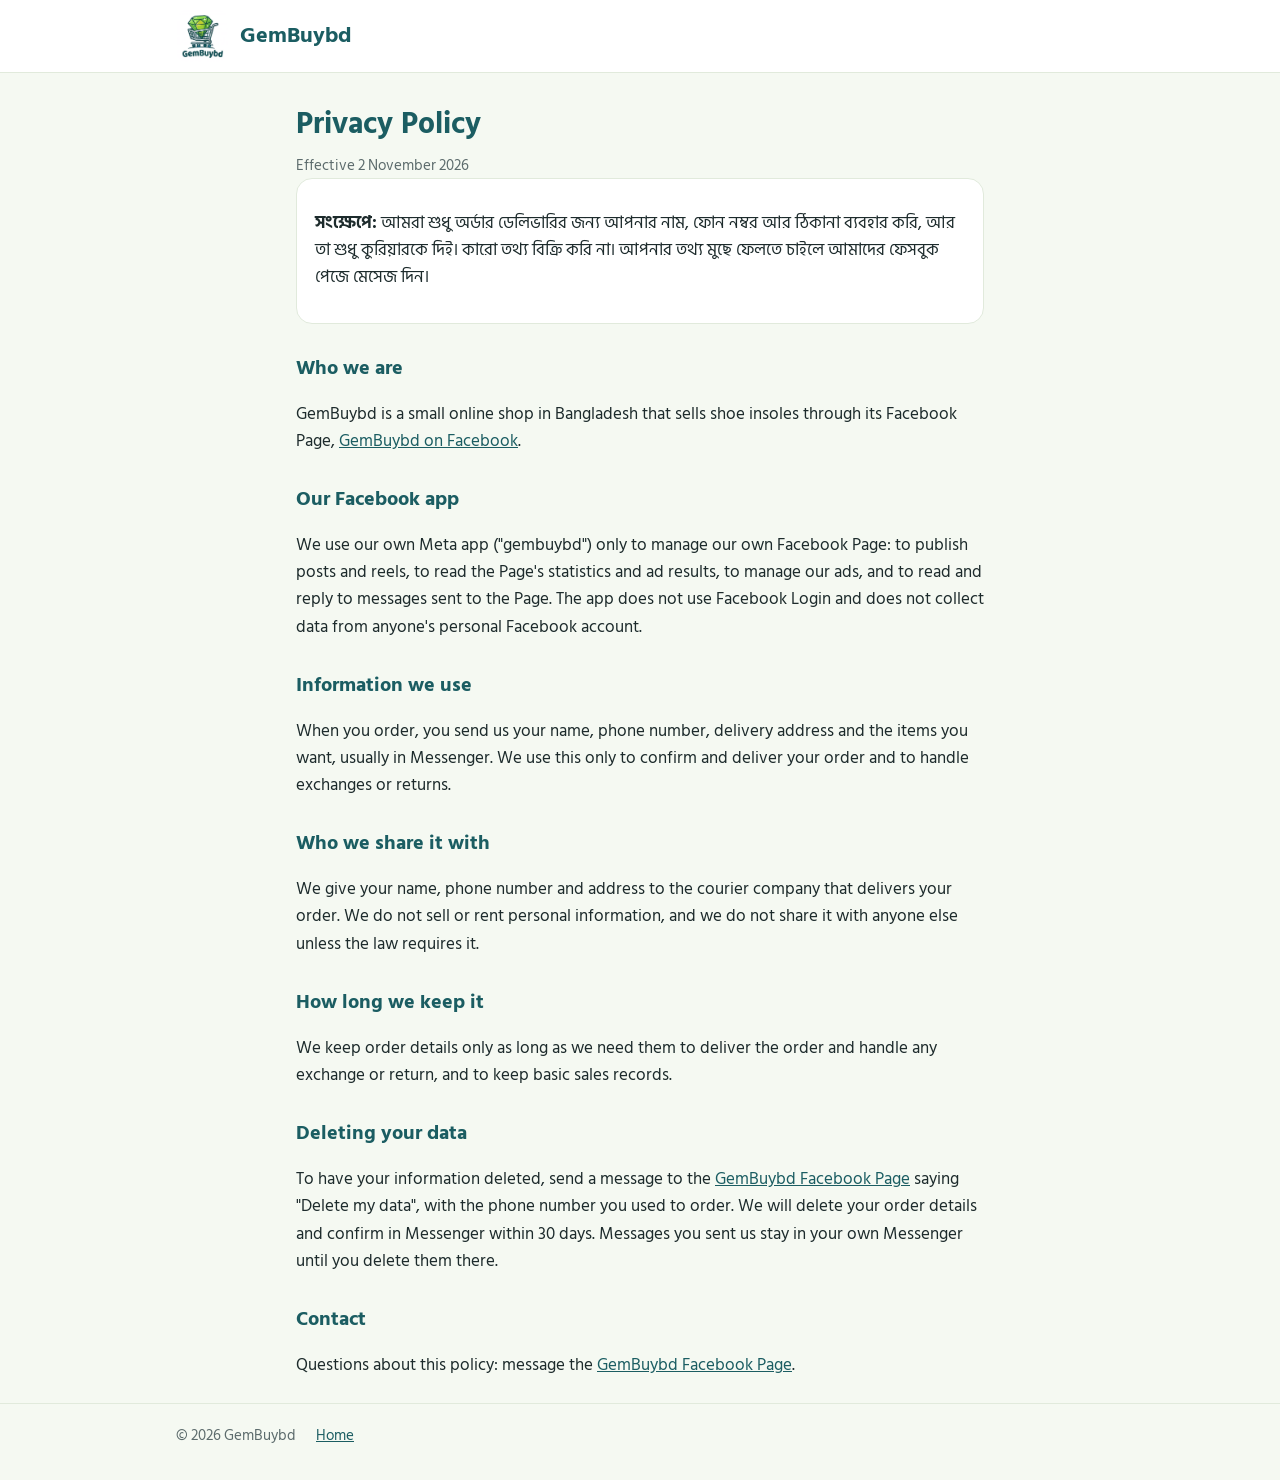
==== privacy.html @ 3c5733cb "GemBuybd shop page and privacy policy Home page with insole types, prices, sizes and a Messenger ord" ====
<!doctype html>
<html lang="en">
<head>
  <meta charset="utf-8">
  <meta name="viewport" content="width=device-width, initial-scale=1">
  <title>Privacy Policy · GemBuybd</title>
  <meta name="description" content="How GemBuybd handles information from its Facebook Page and customer orders, and how to ask for your data to be deleted.">
  <link rel="icon" href="img/icon.png">
  <link rel="preconnect" href="https://fonts.googleapis.com">
  <link rel="preconnect" href="https://fonts.gstatic.com" crossorigin>
  <link href="https://fonts.googleapis.com/css2?family=Hind+Siliguri:wght@400;600;700&display=swap" rel="stylesheet">
  <link rel="stylesheet" href="style.css">
</head>
<body>
  <header>
    <div class="wrap">
      <img src="img/logo.webp" alt="" width="52" height="52">
      <a href="./">GemBuybd</a>
    </div>
  </header>

  <main class="wrap policy">
    <h1>Privacy Policy</h1>
    <p class="note">Effective 2 November 2026</p>

    <div class="summary" lang="bn">
      <p><strong>সংক্ষেপে:</strong> আমরা শুধু অর্ডার ডেলিভারির জন্য আপনার নাম, ফোন নম্বর আর ঠিকানা ব্যবহার করি, আর তা শুধু কুরিয়ারকে দিই। কারো তথ্য বিক্রি করি না। আপনার তথ্য মুছে ফেলতে চাইলে আমাদের ফেসবুক পেজে মেসেজ দিন।</p>
    </div>

    <h2>Who we are</h2>
    <p>GemBuybd is a small online shop in Bangladesh that sells shoe insoles through its Facebook Page,
      <a href="https://www.facebook.com/1291848167355119">GemBuybd on Facebook</a>.</p>

    <h2>Our Facebook app</h2>
    <p>We use our own Meta app ("gembuybd") only to manage our own Facebook Page: to publish posts and reels,
      to read the Page's statistics and ad results, to manage our ads, and to read and reply to messages sent to the Page.
      The app does not use Facebook Login and does not collect data from anyone's personal Facebook account.</p>

    <h2>Information we use</h2>
    <p>When you order, you send us your name, phone number, delivery address and the items you want, usually in Messenger.
      We use this only to confirm and deliver your order and to handle exchanges or returns.</p>

    <h2>Who we share it with</h2>
    <p>We give your name, phone number and address to the courier company that delivers your order. We do not sell
      or rent personal information, and we do not share it with anyone else unless the law requires it.</p>

    <h2>How long we keep it</h2>
    <p>We keep order details only as long as we need them to deliver the order and handle any exchange or return,
      and to keep basic sales records.</p>

    <h2 id="data-deletion">Deleting your data</h2>
    <p>To have your information deleted, send a message to the
      <a href="https://m.me/1291848167355119">GemBuybd Facebook Page</a> saying "Delete my data", with the phone number you
      used to order. We will delete your order details and confirm in Messenger within 30 days. Messages you sent us stay in
      your own Messenger until you delete them there.</p>

    <h2>Contact</h2>
    <p>Questions about this policy: message the <a href="https://m.me/1291848167355119">GemBuybd Facebook Page</a>.</p>
  </main>

  <footer>
    <div class="wrap">
      <span>© 2026 GemBuybd</span>
      <a href="./">Home</a>
    </div>
  </footer>
</body>
</html>
---- style.css ----
:root {
  color-scheme: light;
  --green: #5aac2e;
  --green-dark: #3d861b;
  --teal: #1b5d62;
  --ink: #1d2b2c;
  --muted: #5c6b6c;
  --bg: #f5f9f2;
  --card: #ffffff;
  --line: #e1eadc;
  --radius: 16px;
}

* { box-sizing: border-box; }

body {
  margin: 0;
  background: var(--bg);
  color: var(--ink);
  font: 17px/1.6 "Hind Siliguri", "Noto Sans Bengali", system-ui, sans-serif;
}

a { color: var(--teal); }
img { display: block; max-width: 100%; }

.wrap { max-width: 960px; margin: 0 auto; padding: 0 16px; }

header { background: var(--card); border-bottom: 1px solid var(--line); }
header .wrap { display: flex; align-items: center; gap: 12px; padding-block: 10px; }
header img { width: 52px; height: 52px; border-radius: 12px; }
header a { font-weight: 700; font-size: 22px; color: var(--teal); text-decoration: none; }

.hero { padding: 40px 0 28px; }
.hero h1 { margin: 0 0 8px; font-size: clamp(28px, 6vw, 42px); line-height: 1.25; color: var(--teal); }
.hero p { margin: 0 0 20px; color: var(--muted); font-size: 18px; }

.button {
  display: inline-block;
  padding: 12px 22px;
  border-radius: 999px;
  background: var(--green);
  color: #fff;
  font-weight: 700;
  text-decoration: none;
}
.button:hover { background: var(--green-dark); }

section { padding: 24px 0; }
h2 { margin: 0 0 14px; font-size: 24px; color: var(--teal); }

.types { display: grid; grid-template-columns: repeat(3, 1fr); gap: 12px; }
.type { background: var(--card); border: 1px solid var(--line); border-radius: var(--radius); overflow: hidden; }
.type img { width: 100%; aspect-ratio: 3 / 4; object-fit: cover; }
.type div { padding: 10px 12px 12px; }
.type h3 { margin: 0; font-size: 17px; }
.type p { margin: 2px 0 0; font-size: 14px; color: var(--muted); line-height: 1.45; }

.card { background: var(--card); border: 1px solid var(--line); border-radius: var(--radius); padding: 18px; }
.prices { display: grid; grid-template-columns: repeat(3, 1fr); gap: 12px; }
.price { text-align: center; }
.price strong { display: block; font-size: 30px; color: var(--teal); line-height: 1.2; }
.price span { color: var(--muted); }
.note { margin: 10px 0 0; color: var(--muted); font-size: 15px; }

.sizes { display: flex; flex-wrap: wrap; gap: 8px; margin: 0 0 8px; padding: 0; list-style: none; }
.sizes li { padding: 6px 16px; border-radius: 999px; background: var(--card); border: 1px solid var(--line); font-weight: 600; }

ol.steps { margin: 0; padding-left: 22px; }
ol.steps li { margin-bottom: 6px; }

footer { margin-top: 24px; padding: 20px 0 32px; border-top: 1px solid var(--line); color: var(--muted); font-size: 15px; }
footer .wrap { display: flex; flex-wrap: wrap; gap: 8px 20px; }

.policy { max-width: 720px; }
.policy h1 { color: var(--teal); font-size: 30px; line-height: 1.3; margin: 32px 0 4px; }
.policy h2 { font-size: 20px; margin-top: 28px; }
.policy .summary { background: var(--card); border: 1px solid var(--line); border-radius: var(--radius); padding: 14px 18px; }

@media (max-width: 560px) {
  .types { grid-template-columns: 1fr 1fr; }
  .types .type:last-child { grid-column: span 2; }
  .types .type:last-child img { aspect-ratio: 3 / 2; }
  .prices { grid-template-columns: 1fr; }
  .price { display: flex; justify-content: space-between; align-items: baseline; text-align: left; }
  .price strong { display: inline; font-size: 26px; }
}
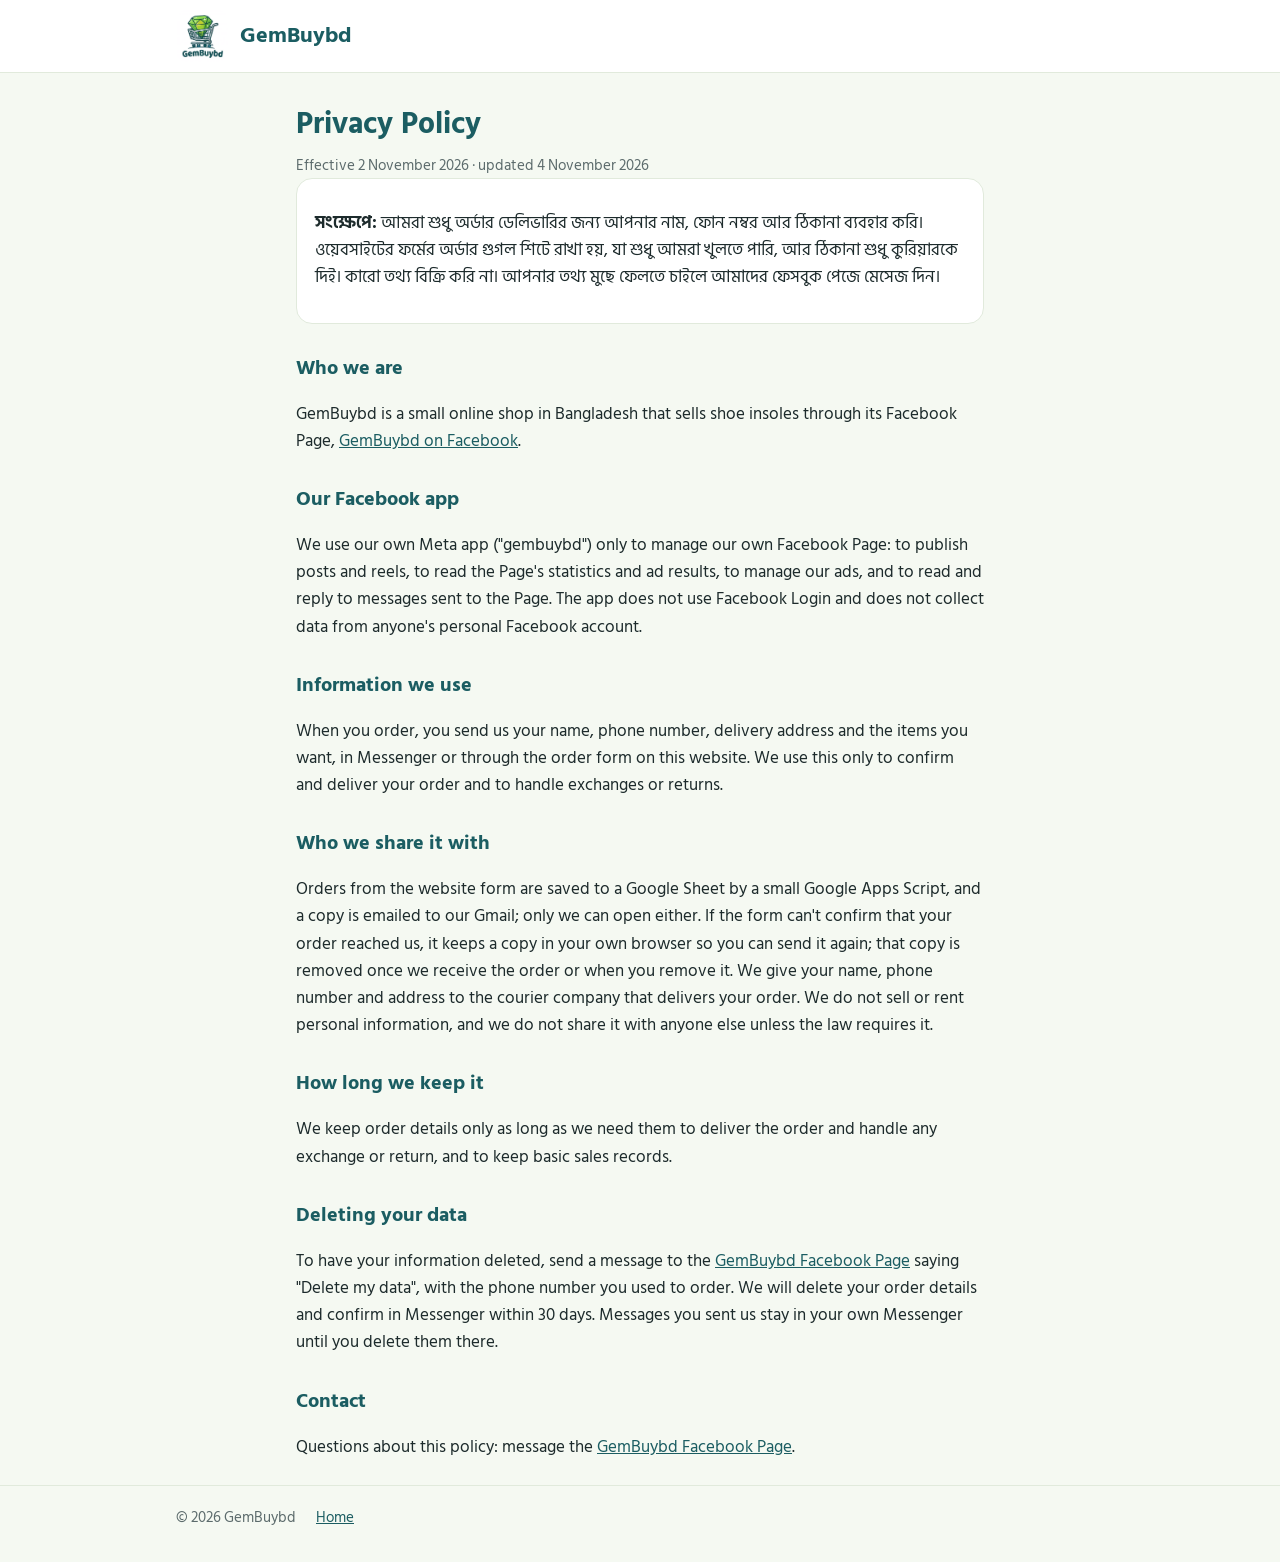
==== commit 061e12ea: "Add an order form that confirms every order Orders go to a Google Apps Script that saves them to the" ====
--- a/privacy.html
+++ b/privacy.html
@@ -21,10 +21,10 @@
 
   <main class="wrap policy">
     <h1>Privacy Policy</h1>
-    <p class="note">Effective 2 November 2026</p>
+    <p class="note">Effective 2 November 2026 · updated 4 November 2026</p>
 
     <div class="summary" lang="bn">
-      <p><strong>সংক্ষেপে:</strong> আমরা শুধু অর্ডার ডেলিভারির জন্য আপনার নাম, ফোন নম্বর আর ঠিকানা ব্যবহার করি, আর তা শুধু কুরিয়ারকে দিই। কারো তথ্য বিক্রি করি না। আপনার তথ্য মুছে ফেলতে চাইলে আমাদের ফেসবুক পেজে মেসেজ দিন।</p>
+      <p><strong>সংক্ষেপে:</strong> আমরা শুধু অর্ডার ডেলিভারির জন্য আপনার নাম, ফোন নম্বর আর ঠিকানা ব্যবহার করি। ওয়েবসাইটের ফর্মের অর্ডার গুগল শিটে রাখা হয়, যা শুধু আমরা খুলতে পারি, আর ঠিকানা শুধু কুরিয়ারকে দিই। কারো তথ্য বিক্রি করি না। আপনার তথ্য মুছে ফেলতে চাইলে আমাদের ফেসবুক পেজে মেসেজ দিন।</p>
     </div>
 
     <h2>Who we are</h2>
@@ -37,11 +37,15 @@
       The app does not use Facebook Login and does not collect data from anyone's personal Facebook account.</p>
 
     <h2>Information we use</h2>
-    <p>When you order, you send us your name, phone number, delivery address and the items you want, usually in Messenger.
-      We use this only to confirm and deliver your order and to handle exchanges or returns.</p>
+    <p>When you order, you send us your name, phone number, delivery address and the items you want, in Messenger or
+      through the order form on this website. We use this only to confirm and deliver your order and to handle exchanges
+      or returns.</p>
 
     <h2>Who we share it with</h2>
-    <p>We give your name, phone number and address to the courier company that delivers your order. We do not sell
+    <p>Orders from the website form are saved to a Google Sheet by a small Google Apps Script, and a copy is emailed to
+      our Gmail; only we can open either. If the form can't confirm that your order reached us, it keeps a copy in your
+      own browser so you can send it again; that copy is removed once we receive the order or when you remove it.
+      We give your name, phone number and address to the courier company that delivers your order. We do not sell
       or rent personal information, and we do not share it with anyone else unless the law requires it.</p>
 
     <h2>How long we keep it</h2>
--- a/style.css
+++ b/style.css
@@ -48,12 +48,13 @@
 section { padding: 24px 0; }
 h2 { margin: 0 0 14px; font-size: 24px; color: var(--teal); }
 
-.types { display: grid; grid-template-columns: repeat(3, 1fr); gap: 12px; }
+.types { display: grid; grid-template-columns: repeat(2, 1fr); gap: 12px; }
 .type { background: var(--card); border: 1px solid var(--line); border-radius: var(--radius); overflow: hidden; }
 .type img { width: 100%; aspect-ratio: 3 / 4; object-fit: cover; }
 .type div { padding: 10px 12px 12px; }
 .type h3 { margin: 0; font-size: 17px; }
 .type p { margin: 2px 0 0; font-size: 14px; color: var(--muted); line-height: 1.45; }
+.type p.stock { margin-top: 6px; font-weight: 600; color: var(--green-dark); }
 
 .card { background: var(--card); border: 1px solid var(--line); border-radius: var(--radius); padding: 18px; }
 .prices { display: grid; grid-template-columns: repeat(3, 1fr); gap: 12px; }
@@ -68,6 +69,84 @@
 ol.steps { margin: 0; padding-left: 22px; }
 ol.steps li { margin-bottom: 6px; }
 
+.order fieldset { margin: 0 0 18px; padding: 0; border: 0; min-width: 0; }
+.order legend, .field { font-weight: 600; }
+.order legend { margin-bottom: 8px; padding: 0; }
+.field { display: block; margin-bottom: 14px; }
+.optional { font-weight: 400; color: var(--muted); font-size: 15px; }
+
+.order input:not([type=radio]), .order select, .order textarea {
+  display: block;
+  width: 100%;
+  min-height: 46px;
+  margin-top: 4px;
+  padding: 10px 12px;
+  border: 1px solid #c9d8c2;
+  border-radius: 10px;
+  background: #fff;
+  color: var(--ink);
+  font: inherit;
+  font-weight: 400;
+}
+.order textarea { resize: vertical; }
+.order input:focus, .order select:focus, .order textarea:focus { outline: 2px solid var(--green); outline-offset: 1px; }
+.order [aria-invalid="true"], .order [aria-invalid="true"] + span { border-color: #c0362c; background: #fff6f5; }
+
+/* Radio buttons drawn as choice cards; the real input stays for keyboards and screen readers. */
+.packs { display: grid; grid-template-columns: repeat(auto-fit, minmax(96px, 1fr)); gap: 8px; }
+.packs label { position: relative; }
+.packs input { position: absolute; opacity: 0; inset: 0; margin: 0; }
+.packs span {
+  display: block;
+  padding: 10px 14px;
+  border: 1px solid #c9d8c2;
+  border-radius: 12px;
+  background: #fff;
+  cursor: pointer;
+}
+.packs strong { display: block; color: var(--teal); font-size: 20px; }
+.packs input:checked + span { border: 2px solid var(--green); padding: 9px 13px; background: #f0f8ea; }
+.packs input:focus-visible + span { outline: 2px solid var(--teal); outline-offset: 2px; }
+
+.pair { display: grid; grid-template-columns: minmax(0, 1.7fr) minmax(0, 1fr); gap: 0 8px; margin-bottom: 10px; }
+.pair span { grid-column: 1 / -1; color: var(--muted); font-size: 15px; }
+.pair select { margin-top: 2px; }
+
+.trap { position: absolute; left: -9999px; }
+
+.total { margin: 4px 0 12px; padding: 12px 14px; border-radius: 12px; background: var(--bg); color: var(--muted); }
+.total strong { display: block; color: var(--teal); font-size: 24px; line-height: 1.3; }
+.error { margin: 0 0 12px; padding: 10px 14px; border-radius: 12px; background: #fff1f0; color: #a3261d; }
+button.button { border: 0; font: inherit; font-weight: 700; cursor: pointer; }
+.button:disabled { opacity: 0.6; cursor: wait; }
+.button.ghost { padding: 11px 12px; border: 1px solid #c9d8c2; background: #fff; color: var(--teal); text-align: center; }
+.button.ghost:hover { background: var(--bg); }
+.order .button { width: 100%; font-size: 19px; }
+
+.done h3, .pending h3 { margin: 0 0 6px; color: var(--teal); font-size: 22px; line-height: 1.35; }
+.done:focus, .pending:focus { outline: none; }
+.order-no strong { font-size: 22px; letter-spacing: 1px; color: var(--teal); }
+
+.pending h3 { color: #a3261d; font-size: 20px; }
+.pending textarea {
+  display: block;
+  width: 100%;
+  margin: 12px 0;
+  padding: 10px 12px;
+  border: 1px solid #c9d8c2;
+  border-radius: 10px;
+  background: var(--bg);
+  color: var(--ink);
+  font: inherit;
+  font-size: 15px;
+  resize: vertical;
+}
+.actions { display: grid; grid-template-columns: 1fr 1fr; gap: 8px; }
+.actions .button:first-child { grid-column: 1 / -1; font-size: 19px; }
+.status { min-height: 1.6em; margin: 8px 0 0; color: var(--green-dark); font-weight: 600; }
+.status:empty { display: none; }
+.linkish { margin-top: 10px; padding: 0; border: 0; background: none; color: var(--teal); font: inherit; font-size: 15px; text-decoration: underline; cursor: pointer; }
+
 footer { margin-top: 24px; padding: 20px 0 32px; border-top: 1px solid var(--line); color: var(--muted); font-size: 15px; }
 footer .wrap { display: flex; flex-wrap: wrap; gap: 8px 20px; }
 
@@ -76,10 +155,12 @@
 .policy h2 { font-size: 20px; margin-top: 28px; }
 .policy .summary { background: var(--card); border: 1px solid var(--line); border-radius: var(--radius); padding: 14px 18px; }
 
+@media (min-width: 561px) {
+  .pair { grid-template-columns: 70px minmax(0, 1.7fr) minmax(0, 1fr); align-items: center; }
+  .pair span { grid-column: auto; }
+}
+
 @media (max-width: 560px) {
-  .types { grid-template-columns: 1fr 1fr; }
-  .types .type:last-child { grid-column: span 2; }
-  .types .type:last-child img { aspect-ratio: 3 / 2; }
   .prices { grid-template-columns: 1fr; }
   .price { display: flex; justify-content: space-between; align-items: baseline; text-align: left; }
   .price strong { display: inline; font-size: 26px; }
